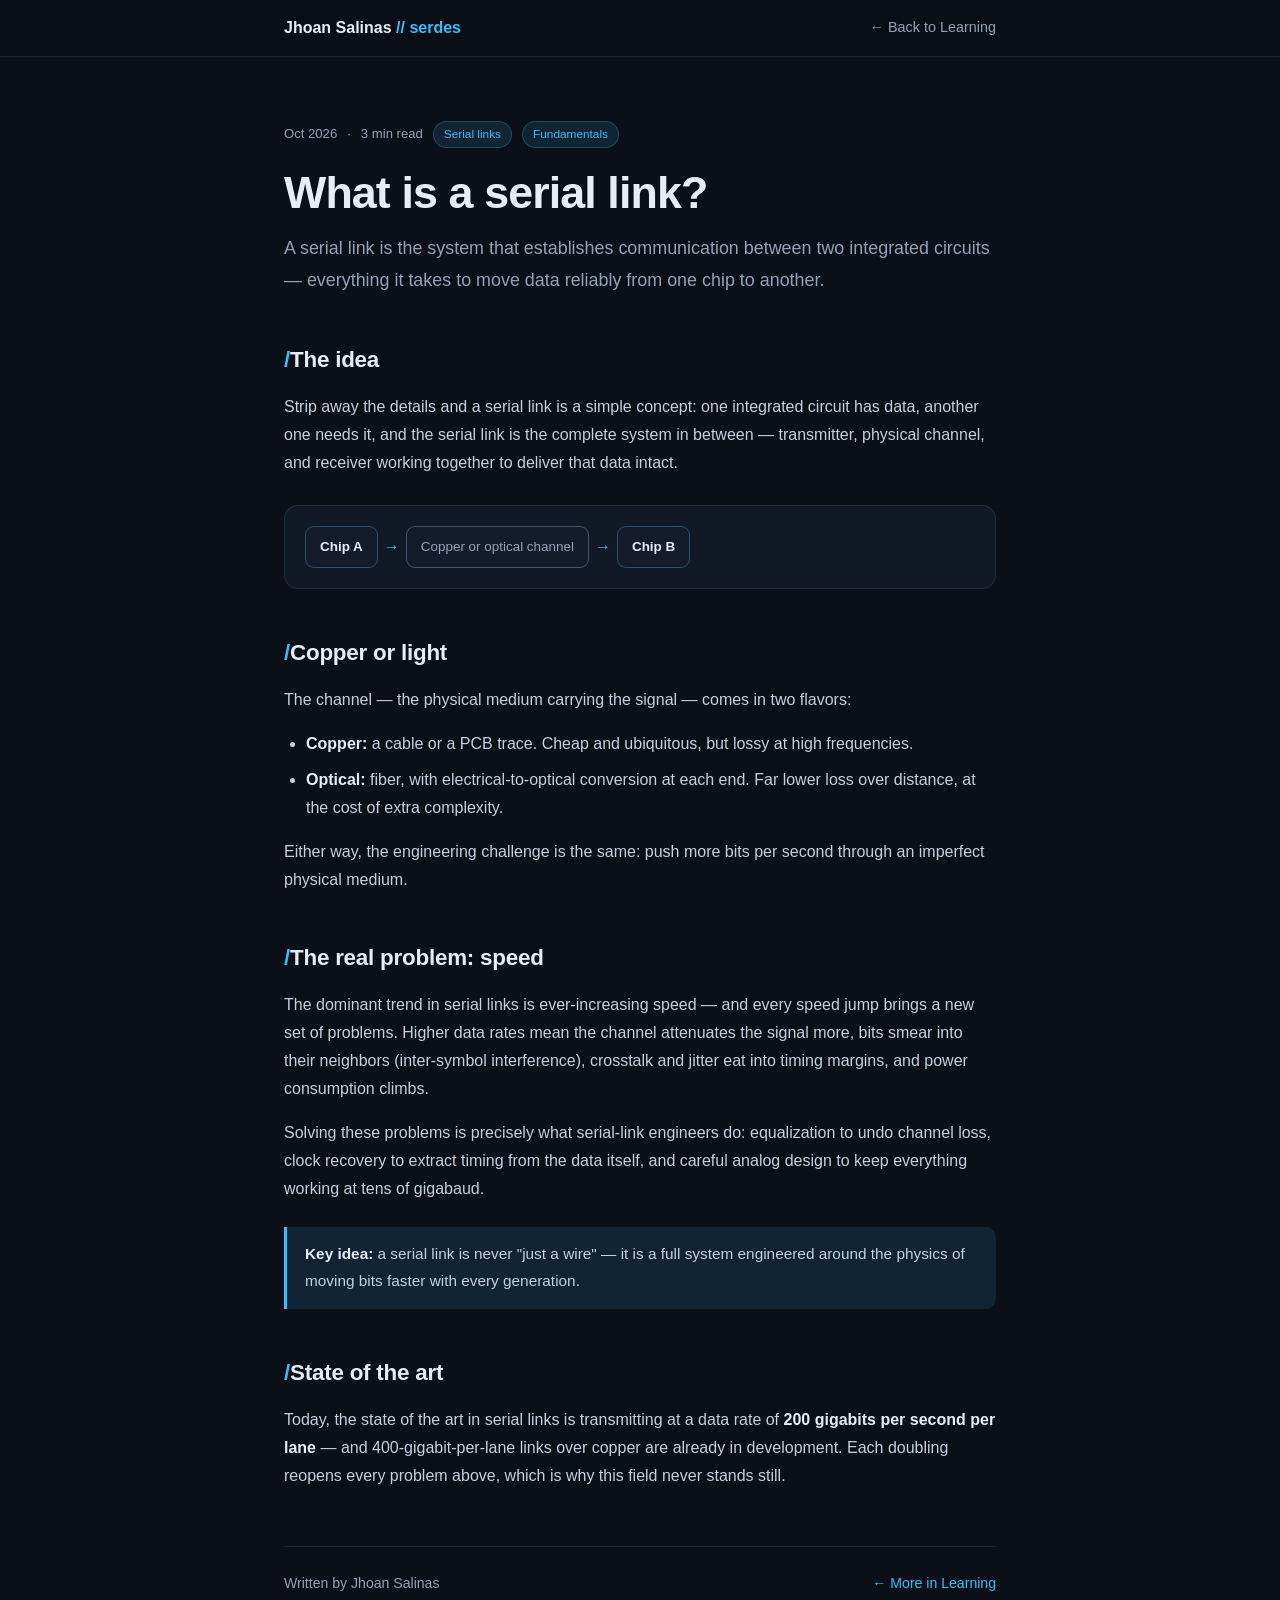
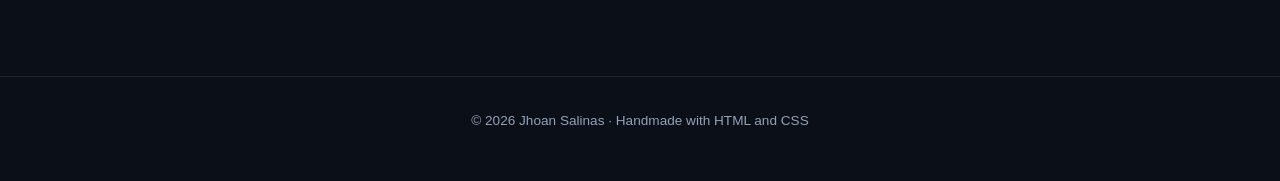
==== learning/what-is-a-serial-link.html @ 46b68067 "Learning: new article What is a serial link?" ====
<!DOCTYPE html>
<html lang="en">
<head>
<meta charset="UTF-8">
<meta name="viewport" content="width=device-width, initial-scale=1.0">
<meta name="description" content="What is a serial link? — a short explainer by Jhoan Salinas">
<title>What is a serial link? — Jhoan Salinas</title>
<style>
  :root {
    --bg: #0b0f17;
    --bg-soft: #111826;
    --card: #141c2c;
    --text: #e8edf5;
    --body: #c4cfdf;
    --muted: #93a1b8;
    --accent: #38bdf8;
    --accent-dim: rgba(56,189,248,.12);
    --border: rgba(148,163,184,.14);
  }
  * { margin: 0; padding: 0; box-sizing: border-box; }
  body {
    font-family: -apple-system, BlinkMacSystemFont, "Segoe UI", Roboto, Inter, Helvetica, Arial, sans-serif;
    background: var(--bg);
    color: var(--text);
    line-height: 1.75;
    -webkit-font-smoothing: antialiased;
  }
  a { color: var(--accent); text-decoration: none; }
  a:hover { text-decoration: underline; }

  nav {
    position: sticky; top: 0; z-index: 10;
    backdrop-filter: blur(12px);
    background: rgba(11,15,23,.75);
    border-bottom: 1px solid var(--border);
  }
  .nav-inner {
    max-width: 760px; margin: 0 auto; padding: 14px 24px;
    display: flex; align-items: center; justify-content: space-between;
  }
  .nav-name { font-weight: 700; font-size: 1rem; }
  .nav-name span { color: var(--accent); }
  .nav-back { font-size: .9rem; color: var(--muted); }
  .nav-back:hover { color: var(--text); text-decoration: none; }

  .article { max-width: 760px; margin: 0 auto; padding: 64px 24px 80px; }
  .article-meta {
    display: flex; gap: 10px; align-items: center; flex-wrap: wrap;
    font-size: .82rem; color: var(--muted); margin-bottom: 18px;
  }
  .article-meta .tag {
    color: var(--accent); background: var(--accent-dim);
    border: 1px solid rgba(56,189,248,.25);
    padding: 2px 10px; border-radius: 999px; font-size: .74rem;
  }
  .article h1 {
    font-size: clamp(2rem, 5vw, 2.8rem); font-weight: 800;
    letter-spacing: -.02em; line-height: 1.2; margin-bottom: 14px;
  }
  .article .lede { font-size: 1.12rem; color: var(--muted); margin-bottom: 40px; }
  .article h2 { font-size: 1.4rem; margin: 44px 0 14px; letter-spacing: -.01em; }
  .article h2 .dot { color: var(--accent); }
  .article p { color: var(--body); margin-bottom: 16px; }
  .article ul { color: var(--body); margin: 0 0 16px 22px; }
  .article li { margin-bottom: 8px; }
  .article code {
    font-family: ui-monospace, SFMono-Regular, Menlo, Consolas, monospace;
    font-size: .88em; background: rgba(56,189,248,.1);
    padding: 2px 7px; border-radius: 5px; color: var(--accent);
  }
  .callout {
    border-left: 3px solid var(--accent); background: var(--accent-dim);
    padding: 14px 18px; border-radius: 0 10px 10px 0;
    margin: 24px 0; color: var(--body); font-size: .96rem;
  }
  .callout strong { color: var(--text); }
  .diagram {
    display: flex; align-items: center; gap: 6px; flex-wrap: wrap;
    margin: 28px 0; padding: 20px;
    background: var(--bg-soft); border: 1px solid var(--border); border-radius: 14px;
  }
  .diagram .blk {
    border: 1px solid rgba(56,189,248,.35); background: var(--card);
    padding: 8px 14px; border-radius: 9px; font-size: .84rem; font-weight: 600;
    white-space: nowrap;
  }
  .diagram .blk.chan { border-color: rgba(148,163,184,.4); color: var(--muted); font-weight: 500; }
  .diagram .arrow { color: var(--accent); font-weight: 700; }
  .article-footer {
    margin-top: 56px; padding-top: 24px; border-top: 1px solid var(--border);
    display: flex; justify-content: space-between; align-items: center; flex-wrap: wrap; gap: 12px;
    color: var(--muted); font-size: .88rem;
  }
  footer {
    text-align: center; color: var(--muted); font-size: .85rem;
    padding: 32px 24px 48px; border-top: 1px solid var(--border);
  }
</style>
</head>
<body>

<nav>
  <div class="nav-inner">
    <div class="nav-name"><a href="../index.html" style="color:inherit">Jhoan Salinas <span>// serdes</span></a></div>
    <a class="nav-back" href="../index.html#learning">← Back to Learning</a>
  </div>
</nav>

<article class="article">
  <div class="article-meta">
    <span>Oct 2026</span><span>·</span><span>3 min read</span>
    <span class="tag">Serial links</span><span class="tag">Fundamentals</span>
  </div>
  <h1>What is a serial link?</h1>
  <p class="lede">A serial link is the system that establishes communication between two integrated circuits — everything it takes to move data reliably from one chip to another.</p>

  <h2><span class="dot">/</span>The idea</h2>
  <p>Strip away the details and a serial link is a simple concept: one integrated circuit has data, another one needs it, and the serial link is the complete system in between — transmitter, physical channel, and receiver working together to deliver that data intact.</p>
  <div class="diagram">
    <span class="blk">Chip A</span><span class="arrow">→</span>
    <span class="blk chan">Copper or optical channel</span><span class="arrow">→</span>
    <span class="blk">Chip B</span>
  </div>

  <h2><span class="dot">/</span>Copper or light</h2>
  <p>The channel — the physical medium carrying the signal — comes in two flavors:</p>
  <ul>
    <li><strong style="color:var(--text)">Copper:</strong> a cable or a PCB trace. Cheap and ubiquitous, but lossy at high frequencies.</li>
    <li><strong style="color:var(--text)">Optical:</strong> fiber, with electrical-to-optical conversion at each end. Far lower loss over distance, at the cost of extra complexity.</li>
  </ul>
  <p>Either way, the engineering challenge is the same: push more bits per second through an imperfect physical medium.</p>

  <h2><span class="dot">/</span>The real problem: speed</h2>
  <p>The dominant trend in serial links is ever-increasing speed — and every speed jump brings a new set of problems. Higher data rates mean the channel attenuates the signal more, bits smear into their neighbors (inter-symbol interference), crosstalk and jitter eat into timing margins, and power consumption climbs.</p>
  <p>Solving these problems is precisely what serial-link engineers do: equalization to undo channel loss, clock recovery to extract timing from the data itself, and careful analog design to keep everything working at tens of gigabaud.</p>

  <div class="callout">
    <strong>Key idea:</strong> a serial link is never "just a wire" — it is a full system engineered around the physics of moving bits faster with every generation.
  </div>

  <h2><span class="dot">/</span>State of the art</h2>
  <p>Today, the state of the art in serial links is transmitting at a data rate of <strong style="color:var(--text)">200 gigabits per second per lane</strong> — and 400-gigabit-per-lane links over copper are already in development. Each doubling reopens every problem above, which is why this field never stands still.</p>

  <div class="article-footer">
    <span>Written by Jhoan Salinas</span>
    <a href="../index.html#learning">← More in Learning</a>
  </div>
</article>

<footer>
  © 2026 Jhoan Salinas · Handmade with HTML and CSS
</footer>

</body>
</html>
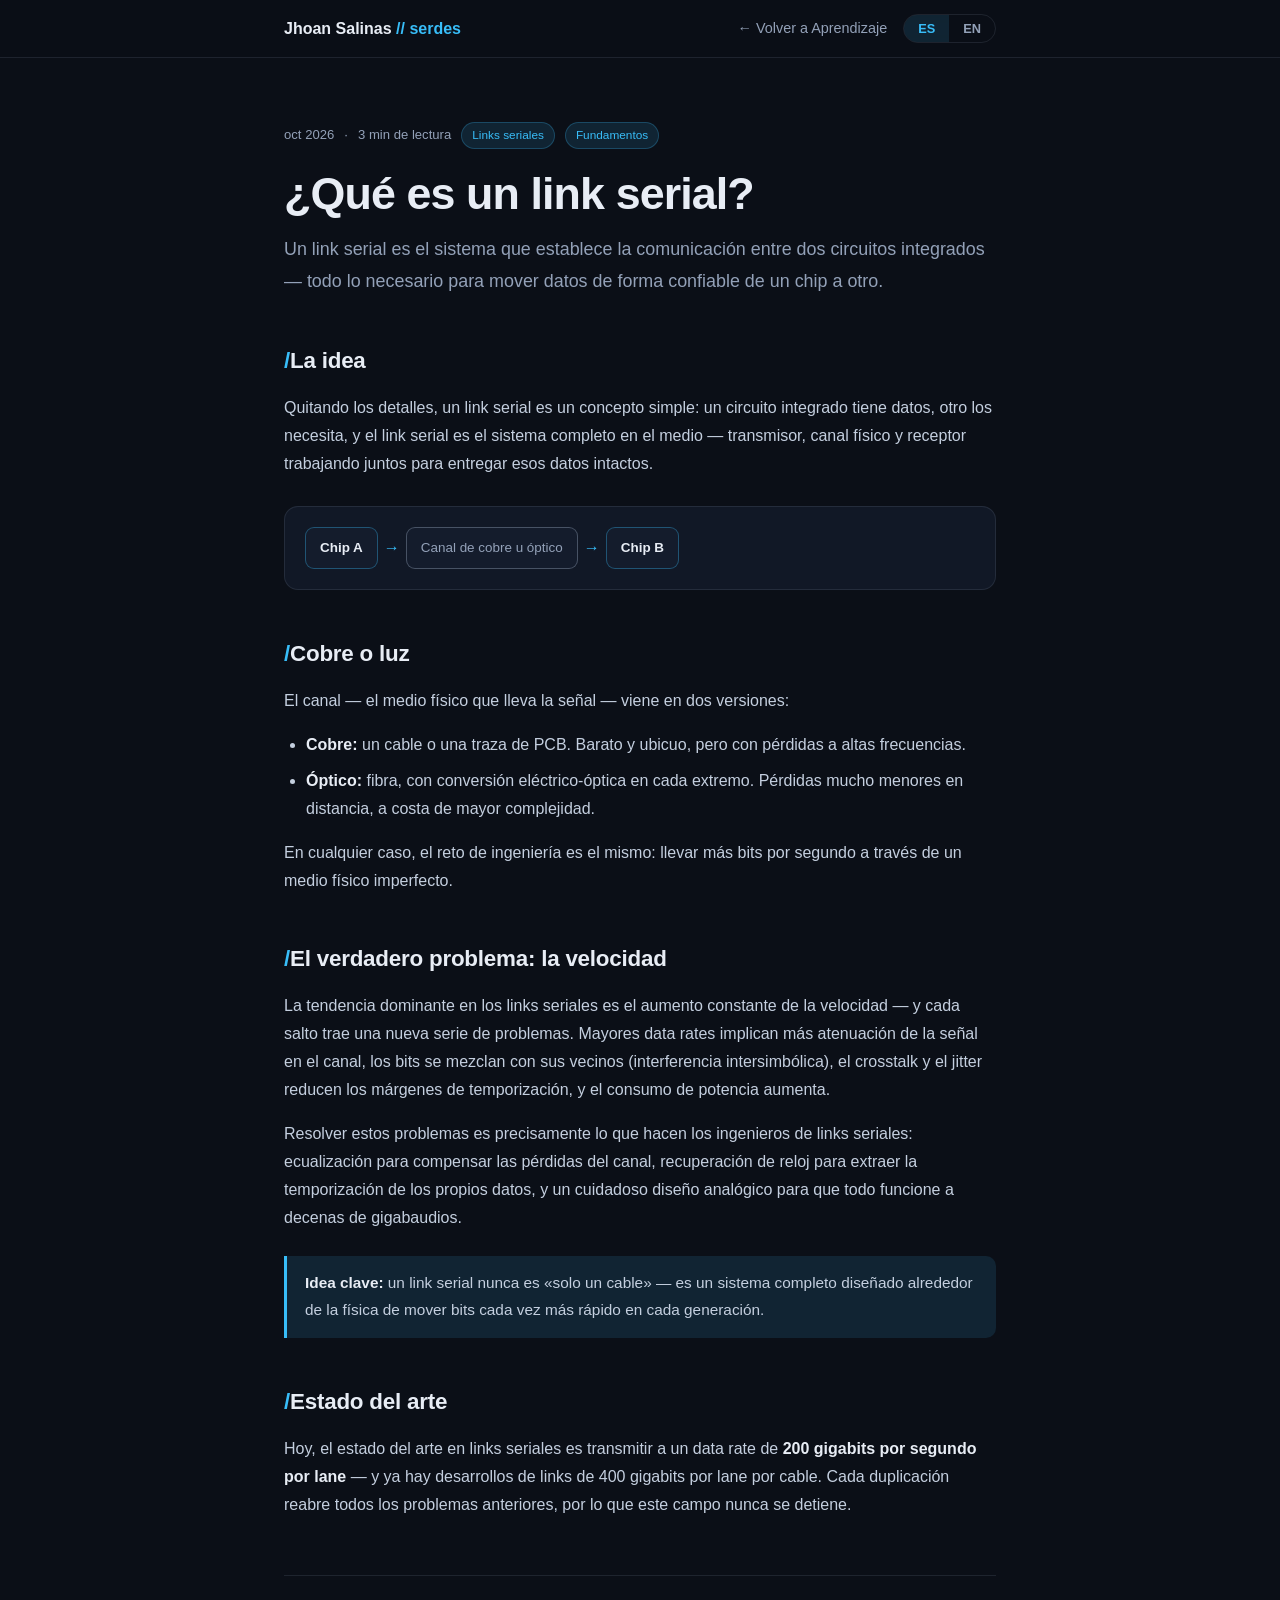
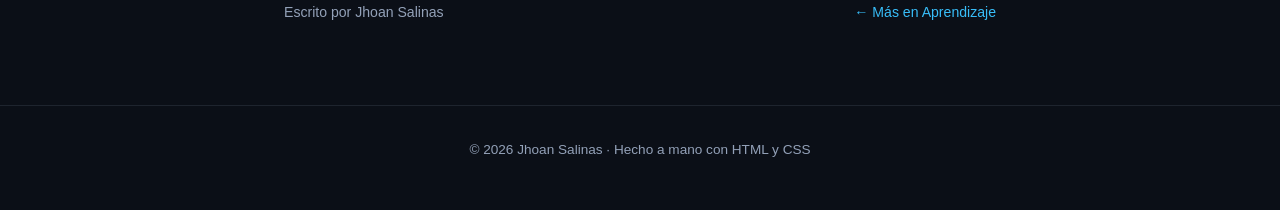
==== commit ae7e2094: "Learning: serial link article now fully bilingual ES/EN" ====
--- a/learning/what-is-a-serial-link.html
+++ b/learning/what-is-a-serial-link.html
@@ -1,10 +1,10 @@
 <!DOCTYPE html>
-<html lang="en">
+<html lang="es">
 <head>
 <meta charset="UTF-8">
 <meta name="viewport" content="width=device-width, initial-scale=1.0">
-<meta name="description" content="What is a serial link? — a short explainer by Jhoan Salinas">
-<title>What is a serial link? — Jhoan Salinas</title>
+<meta name="description" content="What is a serial link? / ¿Qué es un link serial? — by Jhoan Salinas">
+<title>¿Qué es un link serial? — Jhoan Salinas</title>
 <style>
   :root {
     --bg: #0b0f17;
@@ -40,8 +40,17 @@
   }
   .nav-name { font-weight: 700; font-size: 1rem; }
   .nav-name span { color: var(--accent); }
+  .nav-right { display: flex; gap: 16px; align-items: center; }
   .nav-back { font-size: .9rem; color: var(--muted); }
   .nav-back:hover { color: var(--text); text-decoration: none; }
+  .lang-toggle {
+    display: flex; border: 1px solid var(--border); border-radius: 999px; overflow: hidden;
+  }
+  .lang-toggle button {
+    background: transparent; border: 0; color: var(--muted);
+    padding: 6px 14px; font-size: .8rem; font-weight: 600; cursor: pointer;
+  }
+  .lang-toggle button.active { background: var(--accent-dim); color: var(--accent); }
 
   .article { max-width: 760px; margin: 0 auto; padding: 64px 24px 80px; }
   .article-meta {
@@ -102,54 +111,152 @@
 <nav>
   <div class="nav-inner">
     <div class="nav-name"><a href="../index.html" style="color:inherit">Jhoan Salinas <span>// serdes</span></a></div>
-    <a class="nav-back" href="../index.html#learning">← Back to Learning</a>
+    <div class="nav-right">
+      <a class="nav-back" href="../index.html#learning" data-i18n="navBack"></a>
+      <div class="lang-toggle">
+        <button id="btn-es" type="button">ES</button>
+        <button id="btn-en" type="button">EN</button>
+      </div>
+    </div>
   </div>
 </nav>
 
 <article class="article">
   <div class="article-meta">
-    <span>Oct 2026</span><span>·</span><span>3 min read</span>
-    <span class="tag">Serial links</span><span class="tag">Fundamentals</span>
-  </div>
-  <h1>What is a serial link?</h1>
-  <p class="lede">A serial link is the system that establishes communication between two integrated circuits — everything it takes to move data reliably from one chip to another.</p>
-
-  <h2><span class="dot">/</span>The idea</h2>
-  <p>Strip away the details and a serial link is a simple concept: one integrated circuit has data, another one needs it, and the serial link is the complete system in between — transmitter, physical channel, and receiver working together to deliver that data intact.</p>
+    <span data-i18n="aDate"></span><span>·</span><span data-i18n="aTime"></span>
+    <span class="tag" data-i18n="aTag1"></span><span class="tag" data-i18n="aTag2"></span>
+  </div>
+  <h1 data-i18n="aTitle"></h1>
+  <p class="lede" data-i18n="aLede"></p>
+
+  <h2><span class="dot">/</span><span data-i18n="aH1"></span></h2>
+  <p data-i18n="aP1"></p>
   <div class="diagram">
     <span class="blk">Chip A</span><span class="arrow">→</span>
-    <span class="blk chan">Copper or optical channel</span><span class="arrow">→</span>
+    <span class="blk chan" data-i18n="aChan"></span><span class="arrow">→</span>
     <span class="blk">Chip B</span>
   </div>
 
-  <h2><span class="dot">/</span>Copper or light</h2>
-  <p>The channel — the physical medium carrying the signal — comes in two flavors:</p>
+  <h2><span class="dot">/</span><span data-i18n="aH2"></span></h2>
+  <p data-i18n="aP2"></p>
   <ul>
-    <li><strong style="color:var(--text)">Copper:</strong> a cable or a PCB trace. Cheap and ubiquitous, but lossy at high frequencies.</li>
-    <li><strong style="color:var(--text)">Optical:</strong> fiber, with electrical-to-optical conversion at each end. Far lower loss over distance, at the cost of extra complexity.</li>
+    <li><strong style="color:var(--text)" data-i18n="aLi1t"></strong><span data-i18n="aLi1d"></span></li>
+    <li><strong style="color:var(--text)" data-i18n="aLi2t"></strong><span data-i18n="aLi2d"></span></li>
   </ul>
-  <p>Either way, the engineering challenge is the same: push more bits per second through an imperfect physical medium.</p>
-
-  <h2><span class="dot">/</span>The real problem: speed</h2>
-  <p>The dominant trend in serial links is ever-increasing speed — and every speed jump brings a new set of problems. Higher data rates mean the channel attenuates the signal more, bits smear into their neighbors (inter-symbol interference), crosstalk and jitter eat into timing margins, and power consumption climbs.</p>
-  <p>Solving these problems is precisely what serial-link engineers do: equalization to undo channel loss, clock recovery to extract timing from the data itself, and careful analog design to keep everything working at tens of gigabaud.</p>
+  <p data-i18n="aP3"></p>
+
+  <h2><span class="dot">/</span><span data-i18n="aH3"></span></h2>
+  <p data-i18n="aP4"></p>
+  <p data-i18n="aP5"></p>
 
   <div class="callout">
-    <strong>Key idea:</strong> a serial link is never "just a wire" — it is a full system engineered around the physics of moving bits faster with every generation.
-  </div>
-
-  <h2><span class="dot">/</span>State of the art</h2>
-  <p>Today, the state of the art in serial links is transmitting at a data rate of <strong style="color:var(--text)">200 gigabits per second per lane</strong> — and 400-gigabit-per-lane links over copper are already in development. Each doubling reopens every problem above, which is why this field never stands still.</p>
+    <strong data-i18n="aCalloutT"></strong><span data-i18n="aCalloutD"></span>
+  </div>
+
+  <h2><span class="dot">/</span><span data-i18n="aH4"></span></h2>
+  <p><span data-i18n="aP6a"></span><strong style="color:var(--text)" data-i18n="aP6b"></strong><span data-i18n="aP6c"></span></p>
 
   <div class="article-footer">
-    <span>Written by Jhoan Salinas</span>
-    <a href="../index.html#learning">← More in Learning</a>
+    <span data-i18n="aFooterBy"></span>
+    <a href="../index.html#learning" data-i18n="aFooterMore"></a>
   </div>
 </article>
 
 <footer>
-  © 2026 Jhoan Salinas · Handmade with HTML and CSS
+  <span data-i18n="aFooterCopy"></span>
 </footer>
+
+<script>
+const STRINGS = {
+  es: {
+    navBack: "← Volver a Aprendizaje",
+    aDate: "oct 2026",
+    aTime: "3 min de lectura",
+    aTag1: "Links seriales",
+    aTag2: "Fundamentos",
+    aTitle: "¿Qué es un link serial?",
+    aLede: "Un link serial es el sistema que establece la comunicación entre dos circuitos integrados — todo lo necesario para mover datos de forma confiable de un chip a otro.",
+    aH1: "La idea",
+    aP1: "Quitando los detalles, un link serial es un concepto simple: un circuito integrado tiene datos, otro los necesita, y el link serial es el sistema completo en el medio — transmisor, canal físico y receptor trabajando juntos para entregar esos datos intactos.",
+    aChan: "Canal de cobre u óptico",
+    aH2: "Cobre o luz",
+    aP2: "El canal — el medio físico que lleva la señal — viene en dos versiones:",
+    aLi1t: "Cobre:",
+    aLi1d: " un cable o una traza de PCB. Barato y ubicuo, pero con pérdidas a altas frecuencias.",
+    aLi2t: "Óptico:",
+    aLi2d: " fibra, con conversión eléctrico-óptica en cada extremo. Pérdidas mucho menores en distancia, a costa de mayor complejidad.",
+    aP3: "En cualquier caso, el reto de ingeniería es el mismo: llevar más bits por segundo a través de un medio físico imperfecto.",
+    aH3: "El verdadero problema: la velocidad",
+    aP4: "La tendencia dominante en los links seriales es el aumento constante de la velocidad — y cada salto trae una nueva serie de problemas. Mayores data rates implican más atenuación de la señal en el canal, los bits se mezclan con sus vecinos (interferencia intersimbólica), el crosstalk y el jitter reducen los márgenes de temporización, y el consumo de potencia aumenta.",
+    aP5: "Resolver estos problemas es precisamente lo que hacen los ingenieros de links seriales: ecualización para compensar las pérdidas del canal, recuperación de reloj para extraer la temporización de los propios datos, y un cuidadoso diseño analógico para que todo funcione a decenas de gigabaudios.",
+    aCalloutT: "Idea clave:",
+    aCalloutD: " un link serial nunca es «solo un cable» — es un sistema completo diseñado alrededor de la física de mover bits cada vez más rápido en cada generación.",
+    aH4: "Estado del arte",
+    aP6a: "Hoy, el estado del arte en links seriales es transmitir a un data rate de ",
+    aP6b: "200 gigabits por segundo por lane",
+    aP6c: " — y ya hay desarrollos de links de 400 gigabits por lane por cable. Cada duplicación reabre todos los problemas anteriores, por lo que este campo nunca se detiene.",
+    aFooterBy: "Escrito por Jhoan Salinas",
+    aFooterMore: "← Más en Aprendizaje",
+    aFooterCopy: "© 2026 Jhoan Salinas · Hecho a mano con HTML y CSS"
+  },
+  en: {
+    navBack: "← Back to Learning",
+    aDate: "Oct 2026",
+    aTime: "3 min read",
+    aTag1: "Serial links",
+    aTag2: "Fundamentals",
+    aTitle: "What is a serial link?",
+    aLede: "A serial link is the system that establishes communication between two integrated circuits — everything it takes to move data reliably from one chip to another.",
+    aH1: "The idea",
+    aP1: "Strip away the details and a serial link is a simple concept: one integrated circuit has data, another one needs it, and the serial link is the complete system in between — transmitter, physical channel, and receiver working together to deliver that data intact.",
+    aChan: "Copper or optical channel",
+    aH2: "Copper or light",
+    aP2: "The channel — the physical medium carrying the signal — comes in two flavors:",
+    aLi1t: "Copper:",
+    aLi1d: " a cable or a PCB trace. Cheap and ubiquitous, but lossy at high frequencies.",
+    aLi2t: "Optical:",
+    aLi2d: " fiber, with electrical-to-optical conversion at each end. Far lower loss over distance, at the cost of extra complexity.",
+    aP3: "Either way, the engineering challenge is the same: push more bits per second through an imperfect physical medium.",
+    aH3: "The real problem: speed",
+    aP4: "The dominant trend in serial links is ever-increasing speed — and every speed jump brings a new set of problems. Higher data rates mean the channel attenuates the signal more, bits smear into their neighbors (inter-symbol interference), crosstalk and jitter eat into timing margins, and power consumption climbs.",
+    aP5: "Solving these problems is precisely what serial-link engineers do: equalization to undo channel loss, clock recovery to extract timing from the data itself, and careful analog design to keep everything working at tens of gigabaud.",
+    aCalloutT: "Key idea:",
+    aCalloutD: " a serial link is never “just a wire” — it is a full system engineered around the physics of moving bits faster with every generation.",
+    aH4: "State of the art",
+    aP6a: "Today, the state of the art in serial links is transmitting at a data rate of ",
+    aP6b: "200 gigabits per second per lane",
+    aP6c: " — and 400-gigabit-per-lane links over copper are already in development. Each doubling reopens every problem above, which is why this field never stands still.",
+    aFooterBy: "Written by Jhoan Salinas",
+    aFooterMore: "← More in Learning",
+    aFooterCopy: "© 2026 Jhoan Salinas · Handmade with HTML and CSS"
+  }
+};
+
+const TITLES = {
+  es: "¿Qué es un link serial? — Jhoan Salinas",
+  en: "What is a serial link? — Jhoan Salinas"
+};
+
+function setLang(lang) {
+  if (!STRINGS[lang]) lang = "es";
+  document.documentElement.lang = lang;
+  document.querySelectorAll("[data-i18n]").forEach(el => {
+    const key = el.getAttribute("data-i18n");
+    if (STRINGS[lang][key] !== undefined) el.textContent = STRINGS[lang][key];
+  });
+  document.title = TITLES[lang];
+  document.getElementById("btn-es").classList.toggle("active", lang === "es");
+  document.getElementById("btn-en").classList.toggle("active", lang === "en");
+  try { localStorage.setItem("js-lang", lang); } catch (e) {}
+}
+
+document.getElementById("btn-es").addEventListener("click", () => setLang("es"));
+document.getElementById("btn-en").addEventListener("click", () => setLang("en"));
+
+let initial = "es";
+try { initial = localStorage.getItem("js-lang") || "es"; } catch (e) {}
+setLang(initial);
+</script>
 
 </body>
 </html>
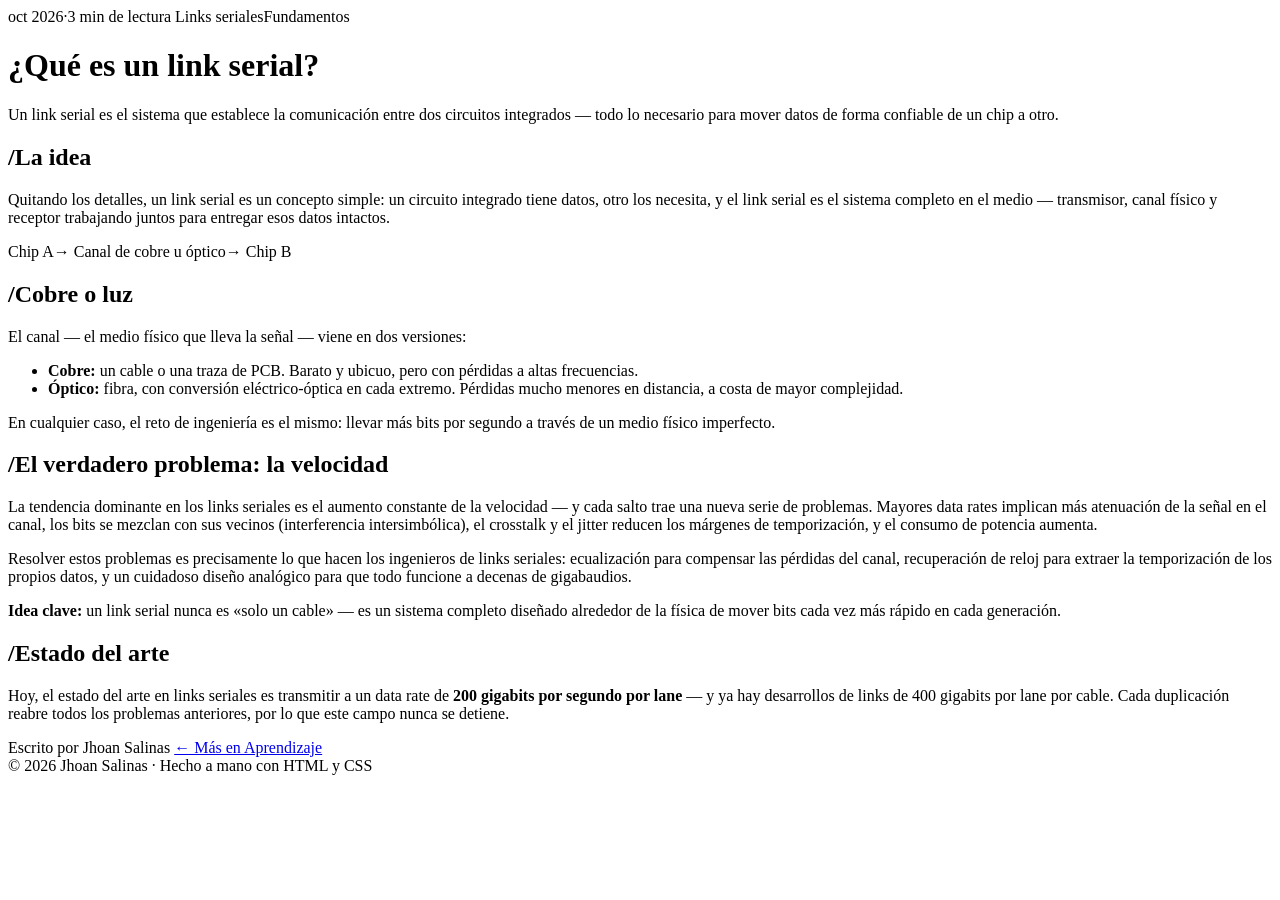
==== commit ac1dda51: "Redirect old learning URL to new article location" ====
--- a/learning/what-is-a-serial-link.html
+++ b/learning/what-is-a-serial-link.html
@@ -1,262 +1,12 @@
-<!DOCTYPE html>
+<!doctype html>
 <html lang="es">
 <head>
-<meta charset="UTF-8">
-<meta name="viewport" content="width=device-width, initial-scale=1.0">
-<meta name="description" content="What is a serial link? / ¿Qué es un link serial? — by Jhoan Salinas">
-<title>¿Qué es un link serial? — Jhoan Salinas</title>
-<style>
-  :root {
-    --bg: #0b0f17;
-    --bg-soft: #111826;
-    --card: #141c2c;
-    --text: #e8edf5;
-    --body: #c4cfdf;
-    --muted: #93a1b8;
-    --accent: #38bdf8;
-    --accent-dim: rgba(56,189,248,.12);
-    --border: rgba(148,163,184,.14);
-  }
-  * { margin: 0; padding: 0; box-sizing: border-box; }
-  body {
-    font-family: -apple-system, BlinkMacSystemFont, "Segoe UI", Roboto, Inter, Helvetica, Arial, sans-serif;
-    background: var(--bg);
-    color: var(--text);
-    line-height: 1.75;
-    -webkit-font-smoothing: antialiased;
-  }
-  a { color: var(--accent); text-decoration: none; }
-  a:hover { text-decoration: underline; }
-
-  nav {
-    position: sticky; top: 0; z-index: 10;
-    backdrop-filter: blur(12px);
-    background: rgba(11,15,23,.75);
-    border-bottom: 1px solid var(--border);
-  }
-  .nav-inner {
-    max-width: 760px; margin: 0 auto; padding: 14px 24px;
-    display: flex; align-items: center; justify-content: space-between;
-  }
-  .nav-name { font-weight: 700; font-size: 1rem; }
-  .nav-name span { color: var(--accent); }
-  .nav-right { display: flex; gap: 16px; align-items: center; }
-  .nav-back { font-size: .9rem; color: var(--muted); }
-  .nav-back:hover { color: var(--text); text-decoration: none; }
-  .lang-toggle {
-    display: flex; border: 1px solid var(--border); border-radius: 999px; overflow: hidden;
-  }
-  .lang-toggle button {
-    background: transparent; border: 0; color: var(--muted);
-    padding: 6px 14px; font-size: .8rem; font-weight: 600; cursor: pointer;
-  }
-  .lang-toggle button.active { background: var(--accent-dim); color: var(--accent); }
-
-  .article { max-width: 760px; margin: 0 auto; padding: 64px 24px 80px; }
-  .article-meta {
-    display: flex; gap: 10px; align-items: center; flex-wrap: wrap;
-    font-size: .82rem; color: var(--muted); margin-bottom: 18px;
-  }
-  .article-meta .tag {
-    color: var(--accent); background: var(--accent-dim);
-    border: 1px solid rgba(56,189,248,.25);
-    padding: 2px 10px; border-radius: 999px; font-size: .74rem;
-  }
-  .article h1 {
-    font-size: clamp(2rem, 5vw, 2.8rem); font-weight: 800;
-    letter-spacing: -.02em; line-height: 1.2; margin-bottom: 14px;
-  }
-  .article .lede { font-size: 1.12rem; color: var(--muted); margin-bottom: 40px; }
-  .article h2 { font-size: 1.4rem; margin: 44px 0 14px; letter-spacing: -.01em; }
-  .article h2 .dot { color: var(--accent); }
-  .article p { color: var(--body); margin-bottom: 16px; }
-  .article ul { color: var(--body); margin: 0 0 16px 22px; }
-  .article li { margin-bottom: 8px; }
-  .article code {
-    font-family: ui-monospace, SFMono-Regular, Menlo, Consolas, monospace;
-    font-size: .88em; background: rgba(56,189,248,.1);
-    padding: 2px 7px; border-radius: 5px; color: var(--accent);
-  }
-  .callout {
-    border-left: 3px solid var(--accent); background: var(--accent-dim);
-    padding: 14px 18px; border-radius: 0 10px 10px 0;
-    margin: 24px 0; color: var(--body); font-size: .96rem;
-  }
-  .callout strong { color: var(--text); }
-  .diagram {
-    display: flex; align-items: center; gap: 6px; flex-wrap: wrap;
-    margin: 28px 0; padding: 20px;
-    background: var(--bg-soft); border: 1px solid var(--border); border-radius: 14px;
-  }
-  .diagram .blk {
-    border: 1px solid rgba(56,189,248,.35); background: var(--card);
-    padding: 8px 14px; border-radius: 9px; font-size: .84rem; font-weight: 600;
-    white-space: nowrap;
-  }
-  .diagram .blk.chan { border-color: rgba(148,163,184,.4); color: var(--muted); font-weight: 500; }
-  .diagram .arrow { color: var(--accent); font-weight: 700; }
-  .article-footer {
-    margin-top: 56px; padding-top: 24px; border-top: 1px solid var(--border);
-    display: flex; justify-content: space-between; align-items: center; flex-wrap: wrap; gap: 12px;
-    color: var(--muted); font-size: .88rem;
-  }
-  footer {
-    text-align: center; color: var(--muted); font-size: .85rem;
-    padding: 32px 24px 48px; border-top: 1px solid var(--border);
-  }
-</style>
+<meta charset="utf-8">
+<meta http-equiv="refresh" content="0; url=../what-is-a-serial-link.html">
+<link rel="canonical" href="https://jasdpoe.github.io/what-is-a-serial-link.html">
+<title>Redirigiendo…</title>
 </head>
 <body>
-
-<nav>
-  <div class="nav-inner">
-    <div class="nav-name"><a href="../index.html" style="color:inherit">Jhoan Salinas <span>// serdes</span></a></div>
-    <div class="nav-right">
-      <a class="nav-back" href="../index.html#learning" data-i18n="navBack"></a>
-      <div class="lang-toggle">
-        <button id="btn-es" type="button">ES</button>
-        <button id="btn-en" type="button">EN</button>
-      </div>
-    </div>
-  </div>
-</nav>
-
-<article class="article">
-  <div class="article-meta">
-    <span data-i18n="aDate"></span><span>·</span><span data-i18n="aTime"></span>
-    <span class="tag" data-i18n="aTag1"></span><span class="tag" data-i18n="aTag2"></span>
-  </div>
-  <h1 data-i18n="aTitle"></h1>
-  <p class="lede" data-i18n="aLede"></p>
-
-  <h2><span class="dot">/</span><span data-i18n="aH1"></span></h2>
-  <p data-i18n="aP1"></p>
-  <div class="diagram">
-    <span class="blk">Chip A</span><span class="arrow">→</span>
-    <span class="blk chan" data-i18n="aChan"></span><span class="arrow">→</span>
-    <span class="blk">Chip B</span>
-  </div>
-
-  <h2><span class="dot">/</span><span data-i18n="aH2"></span></h2>
-  <p data-i18n="aP2"></p>
-  <ul>
-    <li><strong style="color:var(--text)" data-i18n="aLi1t"></strong><span data-i18n="aLi1d"></span></li>
-    <li><strong style="color:var(--text)" data-i18n="aLi2t"></strong><span data-i18n="aLi2d"></span></li>
-  </ul>
-  <p data-i18n="aP3"></p>
-
-  <h2><span class="dot">/</span><span data-i18n="aH3"></span></h2>
-  <p data-i18n="aP4"></p>
-  <p data-i18n="aP5"></p>
-
-  <div class="callout">
-    <strong data-i18n="aCalloutT"></strong><span data-i18n="aCalloutD"></span>
-  </div>
-
-  <h2><span class="dot">/</span><span data-i18n="aH4"></span></h2>
-  <p><span data-i18n="aP6a"></span><strong style="color:var(--text)" data-i18n="aP6b"></strong><span data-i18n="aP6c"></span></p>
-
-  <div class="article-footer">
-    <span data-i18n="aFooterBy"></span>
-    <a href="../index.html#learning" data-i18n="aFooterMore"></a>
-  </div>
-</article>
-
-<footer>
-  <span data-i18n="aFooterCopy"></span>
-</footer>
-
-<script>
-const STRINGS = {
-  es: {
-    navBack: "← Volver a Aprendizaje",
-    aDate: "oct 2026",
-    aTime: "3 min de lectura",
-    aTag1: "Links seriales",
-    aTag2: "Fundamentos",
-    aTitle: "¿Qué es un link serial?",
-    aLede: "Un link serial es el sistema que establece la comunicación entre dos circuitos integrados — todo lo necesario para mover datos de forma confiable de un chip a otro.",
-    aH1: "La idea",
-    aP1: "Quitando los detalles, un link serial es un concepto simple: un circuito integrado tiene datos, otro los necesita, y el link serial es el sistema completo en el medio — transmisor, canal físico y receptor trabajando juntos para entregar esos datos intactos.",
-    aChan: "Canal de cobre u óptico",
-    aH2: "Cobre o luz",
-    aP2: "El canal — el medio físico que lleva la señal — viene en dos versiones:",
-    aLi1t: "Cobre:",
-    aLi1d: " un cable o una traza de PCB. Barato y ubicuo, pero con pérdidas a altas frecuencias.",
-    aLi2t: "Óptico:",
-    aLi2d: " fibra, con conversión eléctrico-óptica en cada extremo. Pérdidas mucho menores en distancia, a costa de mayor complejidad.",
-    aP3: "En cualquier caso, el reto de ingeniería es el mismo: llevar más bits por segundo a través de un medio físico imperfecto.",
-    aH3: "El verdadero problema: la velocidad",
-    aP4: "La tendencia dominante en los links seriales es el aumento constante de la velocidad — y cada salto trae una nueva serie de problemas. Mayores data rates implican más atenuación de la señal en el canal, los bits se mezclan con sus vecinos (interferencia intersimbólica), el crosstalk y el jitter reducen los márgenes de temporización, y el consumo de potencia aumenta.",
-    aP5: "Resolver estos problemas es precisamente lo que hacen los ingenieros de links seriales: ecualización para compensar las pérdidas del canal, recuperación de reloj para extraer la temporización de los propios datos, y un cuidadoso diseño analógico para que todo funcione a decenas de gigabaudios.",
-    aCalloutT: "Idea clave:",
-    aCalloutD: " un link serial nunca es «solo un cable» — es un sistema completo diseñado alrededor de la física de mover bits cada vez más rápido en cada generación.",
-    aH4: "Estado del arte",
-    aP6a: "Hoy, el estado del arte en links seriales es transmitir a un data rate de ",
-    aP6b: "200 gigabits por segundo por lane",
-    aP6c: " — y ya hay desarrollos de links de 400 gigabits por lane por cable. Cada duplicación reabre todos los problemas anteriores, por lo que este campo nunca se detiene.",
-    aFooterBy: "Escrito por Jhoan Salinas",
-    aFooterMore: "← Más en Aprendizaje",
-    aFooterCopy: "© 2026 Jhoan Salinas · Hecho a mano con HTML y CSS"
-  },
-  en: {
-    navBack: "← Back to Learning",
-    aDate: "Oct 2026",
-    aTime: "3 min read",
-    aTag1: "Serial links",
-    aTag2: "Fundamentals",
-    aTitle: "What is a serial link?",
-    aLede: "A serial link is the system that establishes communication between two integrated circuits — everything it takes to move data reliably from one chip to another.",
-    aH1: "The idea",
-    aP1: "Strip away the details and a serial link is a simple concept: one integrated circuit has data, another one needs it, and the serial link is the complete system in between — transmitter, physical channel, and receiver working together to deliver that data intact.",
-    aChan: "Copper or optical channel",
-    aH2: "Copper or light",
-    aP2: "The channel — the physical medium carrying the signal — comes in two flavors:",
-    aLi1t: "Copper:",
-    aLi1d: " a cable or a PCB trace. Cheap and ubiquitous, but lossy at high frequencies.",
-    aLi2t: "Optical:",
-    aLi2d: " fiber, with electrical-to-optical conversion at each end. Far lower loss over distance, at the cost of extra complexity.",
-    aP3: "Either way, the engineering challenge is the same: push more bits per second through an imperfect physical medium.",
-    aH3: "The real problem: speed",
-    aP4: "The dominant trend in serial links is ever-increasing speed — and every speed jump brings a new set of problems. Higher data rates mean the channel attenuates the signal more, bits smear into their neighbors (inter-symbol interference), crosstalk and jitter eat into timing margins, and power consumption climbs.",
-    aP5: "Solving these problems is precisely what serial-link engineers do: equalization to undo channel loss, clock recovery to extract timing from the data itself, and careful analog design to keep everything working at tens of gigabaud.",
-    aCalloutT: "Key idea:",
-    aCalloutD: " a serial link is never “just a wire” — it is a full system engineered around the physics of moving bits faster with every generation.",
-    aH4: "State of the art",
-    aP6a: "Today, the state of the art in serial links is transmitting at a data rate of ",
-    aP6b: "200 gigabits per second per lane",
-    aP6c: " — and 400-gigabit-per-lane links over copper are already in development. Each doubling reopens every problem above, which is why this field never stands still.",
-    aFooterBy: "Written by Jhoan Salinas",
-    aFooterMore: "← More in Learning",
-    aFooterCopy: "© 2026 Jhoan Salinas · Handmade with HTML and CSS"
-  }
-};
-
-const TITLES = {
-  es: "¿Qué es un link serial? — Jhoan Salinas",
-  en: "What is a serial link? — Jhoan Salinas"
-};
-
-function setLang(lang) {
-  if (!STRINGS[lang]) lang = "es";
-  document.documentElement.lang = lang;
-  document.querySelectorAll("[data-i18n]").forEach(el => {
-    const key = el.getAttribute("data-i18n");
-    if (STRINGS[lang][key] !== undefined) el.textContent = STRINGS[lang][key];
-  });
-  document.title = TITLES[lang];
-  document.getElementById("btn-es").classList.toggle("active", lang === "es");
-  document.getElementById("btn-en").classList.toggle("active", lang === "en");
-  try { localStorage.setItem("js-lang", lang); } catch (e) {}
-}
-
-document.getElementById("btn-es").addEventListener("click", () => setLang("es"));
-document.getElementById("btn-en").addEventListener("click", () => setLang("en"));
-
-let initial = "es";
-try { initial = localStorage.getItem("js-lang") || "es"; } catch (e) {}
-setLang(initial);
-</script>
-
+<p>Redirigiendo a <a href="../what-is-a-serial-link.html">¿Qué es un link serial?</a>…</p>
 </body>
 </html>
